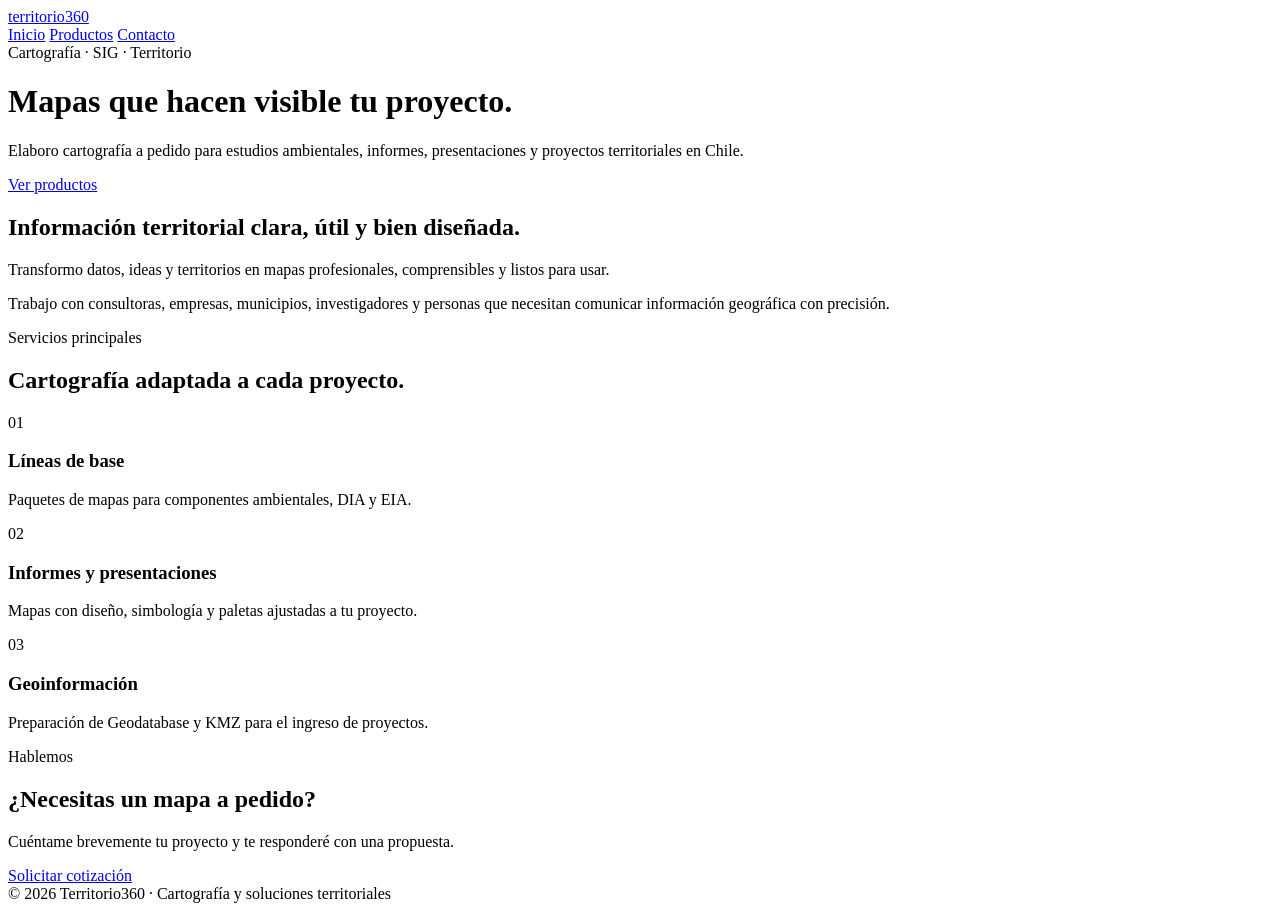
==== index.html @ 725dffb0 "Update index.html" ====
<!doctype html>
  <html lang="es">
  <head>
    <meta charset="utf-8">
    <meta name="viewport" content="width=device-width, initial-scale=1">
    <title>Territorio360 | Mapas a pedido y cartografía profesional</title>
    <meta name="description" content="Cartografía a pedido para estudios ambientales, informes, presentaciones y proyectos territoriales en Chile.">
    <link rel="stylesheet" href="style.css">
  </head>

  <body>
    <header class="hero">
      <div class="container">
        <nav>
          <a class="logo" href="index.html">territorio<span>360</span></a>
          <div class="nav-links">
            <a href="index.html">Inicio</a>
            <a href="productos.html">Productos</a>
            <a href="contacto.html">Contacto</a>
          </div>
        </nav>

        <div class="hero-content">
          <div class="eyebrow">Cartografía · SIG · Territorio</div>
          <h1>Mapas que hacen visible tu proyecto.</h1>
          <p>
            Elaboro cartografía a pedido para estudios ambientales, informes,
            presentaciones y proyectos territoriales en Chile.
          </p>
          <a class="button" href="productos.html">Ver productos</a>
        </div>
      </div>
    </header>

    <main>
      <section>
        <div class="container intro">
          <h2>Información territorial clara, útil y bien diseñada.</h2>
          <div>
            <p>
              Transformo datos, ideas y territorios en mapas profesionales,
              comprensibles y listos para usar.
            </p>
            <p>
              Trabajo con consultoras, empresas, municipios, investigadores y
              personas que necesitan comunicar información geográfica con precisión.
            </p>
          </div>
        </div>
      </section>

      <section>
        <div class="container">
          <div class="eyebrow">Servicios principales</div>
          <h2>Cartografía adaptada a cada proyecto.</h2>

          <div class="cards">
            <article class="card">
              <div class="number">01</div>
              <h3>Líneas de base</h3>
              <p>Paquetes de mapas para componentes ambientales, DIA y EIA.</p>
            </article>

            <article class="card">
              <div class="number">02</div>
              <h3>Informes y presentaciones</h3>
              <p>Mapas con diseño, simbología y paletas ajustadas a tu proyecto.</p>
            </article>

            <article class="card">
              <div class="number">03</div>
              <h3>Geoinformación</h3>
              <p>Preparación de Geodatabase y KMZ para el ingreso de proyectos.</p>
            </article>
          </div>
        </div>
      </section>

      <section class="contact-section">
        <div class="container">
          <div class="eyebrow">Hablemos</div>
          <h2>¿Necesitas un mapa a pedido?</h2>
          <p>Cuéntame brevemente tu proyecto y te responderé con una propuesta.</p>
          <a class="button" href="contacto.html">Solicitar cotización</a>
        </div>
      </section>
    </main>

    <footer>
      <div class="container">© 2026 Territorio360 · Cartografía y soluciones territoriales</div>
    </footer>
  </body>
  </html>
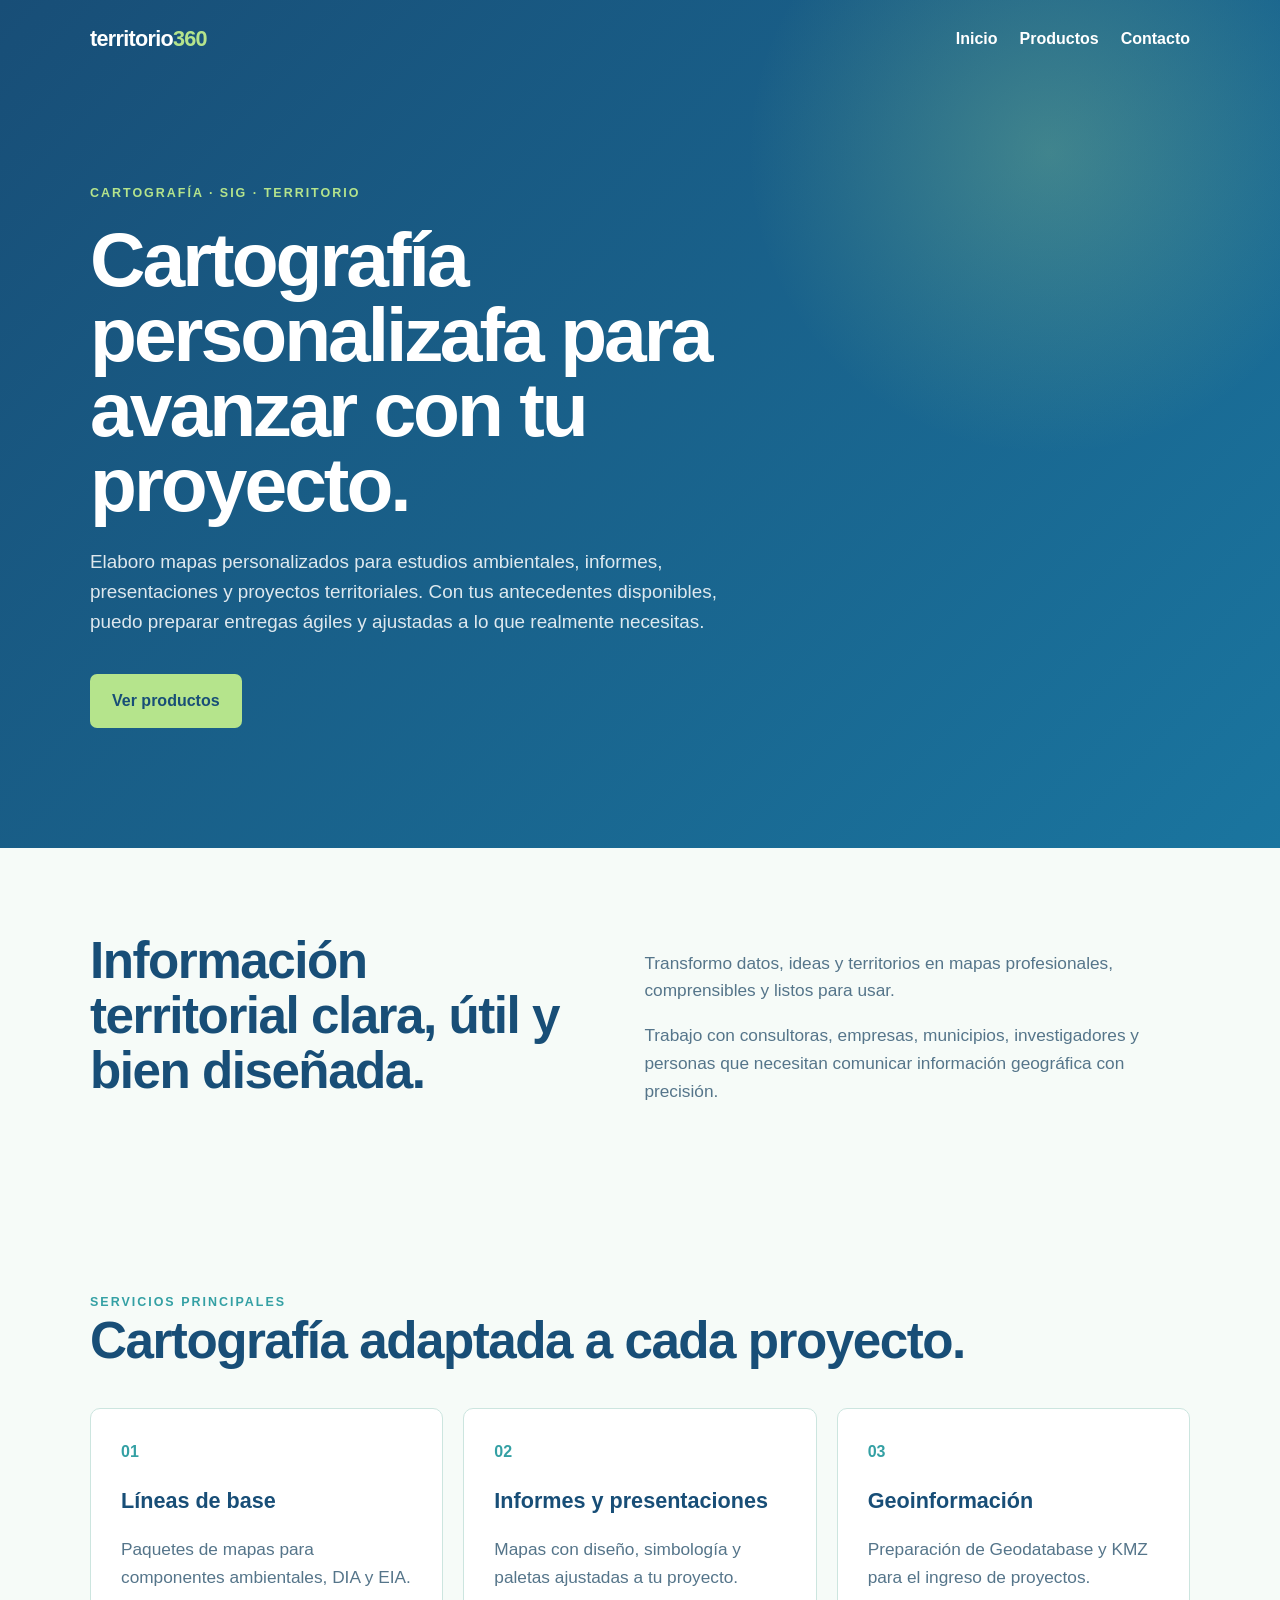
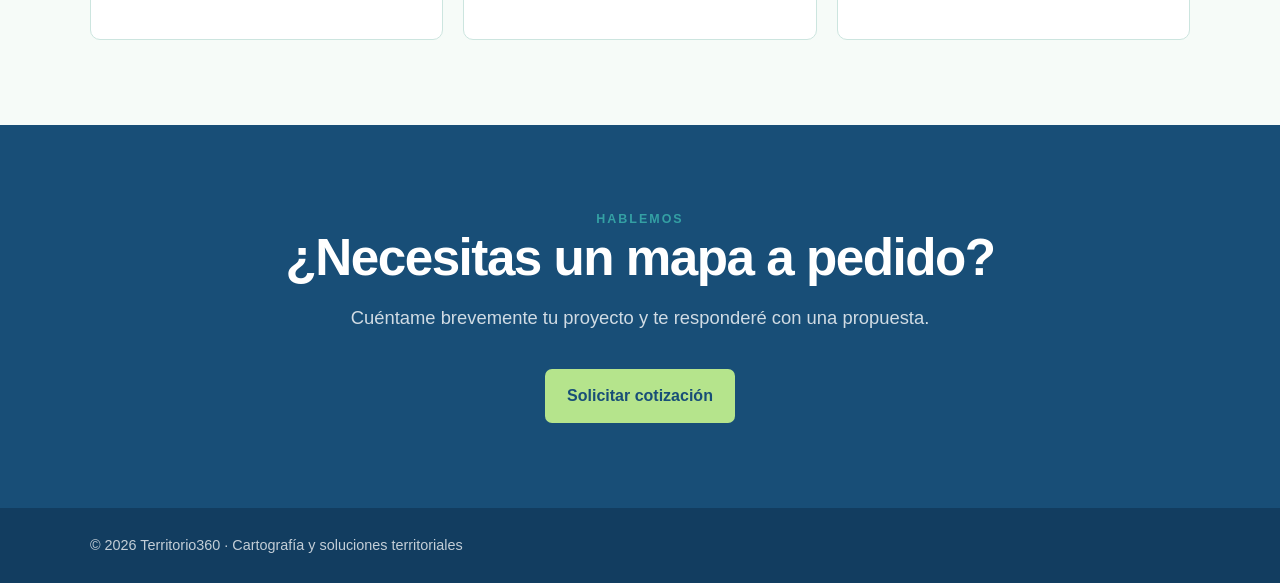
==== commit e4afb0e1: "Update index.html" ====
--- a/index.html
+++ b/index.html
@@ -22,10 +22,12 @@
 
         <div class="hero-content">
           <div class="eyebrow">Cartografía · SIG · Territorio</div>
-          <h1>Mapas que hacen visible tu proyecto.</h1>
+          <h1>Cartografía personalizafa para avanzar con tu proyecto.</h1>
           <p>
-            Elaboro cartografía a pedido para estudios ambientales, informes,
-            presentaciones y proyectos territoriales en Chile.
+            Elaboro mapas personalizados para estudios ambientales, informes, 
+            presentaciones y proyectos territoriales. 
+            Con tus antecedentes disponibles, puedo preparar entregas 
+            ágiles y ajustadas a lo que realmente necesitas.
           </p>
           <a class="button" href="productos.html">Ver productos</a>
         </div>
--- a/style.css
+++ b/style.css
@@ -0,0 +1,239 @@
+:root {
+    --blue-dark: #184e77;
+    --blue: #1a759f;
+    --teal: #34a0a4;
+    --green: #52b69a;
+    --green-soft: #76c893;
+    --lime: #b5e48c;
+    --paper: #f6fbf8;
+    --white: #ffffff;
+    --text-soft: #55758a;
+  }
+
+  * { box-sizing: border-box; }
+
+  html { scroll-behavior: smooth; }
+
+  body {
+    margin: 0;
+    font-family: Arial, Helvetica, sans-serif;
+    color: var(--blue-dark);
+    background: var(--paper);
+    line-height: 1.6;
+  }
+
+  .container {
+    width: min(1100px, 90%);
+    margin: auto;
+  }
+
+  nav {
+    display: flex;
+    justify-content: space-between;
+    align-items: center;
+    padding: 22px 0;
+  }
+
+  .logo {
+    color: white;
+    font-size: 1.35rem;
+    font-weight: 800;
+    letter-spacing: -.7px;
+    text-decoration: none;
+  }
+
+  .logo span { color: var(--lime); }
+
+  .nav-links {
+    display: flex;
+    gap: 22px;
+  }
+
+  .nav-links a {
+    color: white;
+    font-weight: 700;
+    text-decoration: none;
+  }
+
+  .hero,
+  .page-header {
+    color: white;
+    background:
+      radial-gradient(circle at 82% 18%, rgba(181, 228, 140, .25), transparent 24%),
+      linear-gradient(135deg, var(--blue-dark), var(--blue));
+  }
+
+  .hero { min-height: 590px; }
+
+  .hero-content {
+    max-width: 760px;
+    padding: 105px 0 120px;
+  }
+
+  .page-header-content {
+    max-width: 780px;
+    padding: 65px 0 80px;
+  }
+
+  .eyebrow {
+    color: var(--teal);
+    text-transform: uppercase;
+    letter-spacing: 2px;
+    font-size: .78rem;
+    font-weight: 800;
+  }
+
+  .hero .eyebrow,
+  .page-header .eyebrow {
+    color: var(--lime);
+  }
+
+  h1 {
+    font-size: clamp(2.8rem, 6vw, 5.5rem);
+    line-height: .98;
+    letter-spacing: -3px;
+    margin: 18px 0 24px;
+  }
+
+  h2 {
+    font-size: clamp(2rem, 4vw, 3.3rem);
+    line-height: 1.08;
+    letter-spacing: -1.5px;
+    margin: 0;
+  }
+
+  h3 {
+    font-size: 1.35rem;
+    margin: 20px 0 10px;
+  }
+
+  .hero p,
+  .page-header p {
+    max-width: 680px;
+    color: rgba(255, 255, 255, .86);
+    font-size: 1.18rem;
+  }
+
+  .button {
+    display: inline-block;
+    margin-top: 18px;
+    padding: 14px 22px;
+    border-radius: 7px;
+    background: var(--lime);
+    color: var(--blue-dark);
+    font-weight: 800;
+    text-decoration: none;
+  }
+
+  section { padding: 85px 0; }
+
+  .intro {
+    display: grid;
+    grid-template-columns: 1fr 1.15fr;
+    gap: 80px;
+    align-items: start;
+  }
+
+  .intro p,
+  .card p,
+  .product p,
+  .contact-card p {
+    color: var(--text-soft);
+    font-size: 1.08rem;
+  }
+
+  .cards,
+  .products-grid {
+    display: grid;
+    grid-template-columns: repeat(3, 1fr);
+    gap: 20px;
+    margin-top: 40px;
+  }
+
+  .card,
+  .product,
+  .contact-card {
+    padding: 30px;
+    border: 1px solid #cce5df;
+    border-radius: 10px;
+    background: var(--white);
+  }
+
+  .number,
+  .price {
+    color: var(--teal);
+    font-weight: 800;
+  }
+
+  .products-grid {
+    grid-template-columns: repeat(2, 1fr);
+  }
+
+  .product {
+    min-height: 300px;
+  }
+
+  .product .price {
+    display: inline-block;
+    margin-top: 12px;
+    font-size: 1.05rem;
+  }
+
+  .contact-section {
+    color: white;
+    background: var(--blue-dark);
+    text-align: center;
+  }
+
+  .contact-section p {
+    color: rgba(255, 255, 255, .80);
+    font-size: 1.15rem;
+  }
+
+  .contact-page {
+    max-width: 760px;
+    margin: auto;
+  }
+
+  .contact-card {
+    margin-top: 35px;
+    text-align: left;
+  }
+
+  .contact-card a {
+    color: var(--blue);
+    font-weight: 800;
+  }
+
+  .note {
+    margin-top: 26px;
+    color: var(--text-soft);
+    font-size: .95rem;
+  }
+
+  footer {
+    padding: 26px 0;
+    color: rgba(255, 255, 255, .75);
+    background: #123d60;
+    font-size: .9rem;
+  }
+
+  @media (max-width: 720px) {
+    nav { align-items: flex-start; }
+
+    .nav-links {
+      gap: 12px;
+      font-size: .9rem;
+    }
+
+    .hero-content { padding: 75px 0 95px; }
+
+    .intro,
+    .cards,
+    .products-grid {
+      grid-template-columns: 1fr;
+      gap: 18px;
+    }
+
+    section { padding: 60px 0; }
+  }
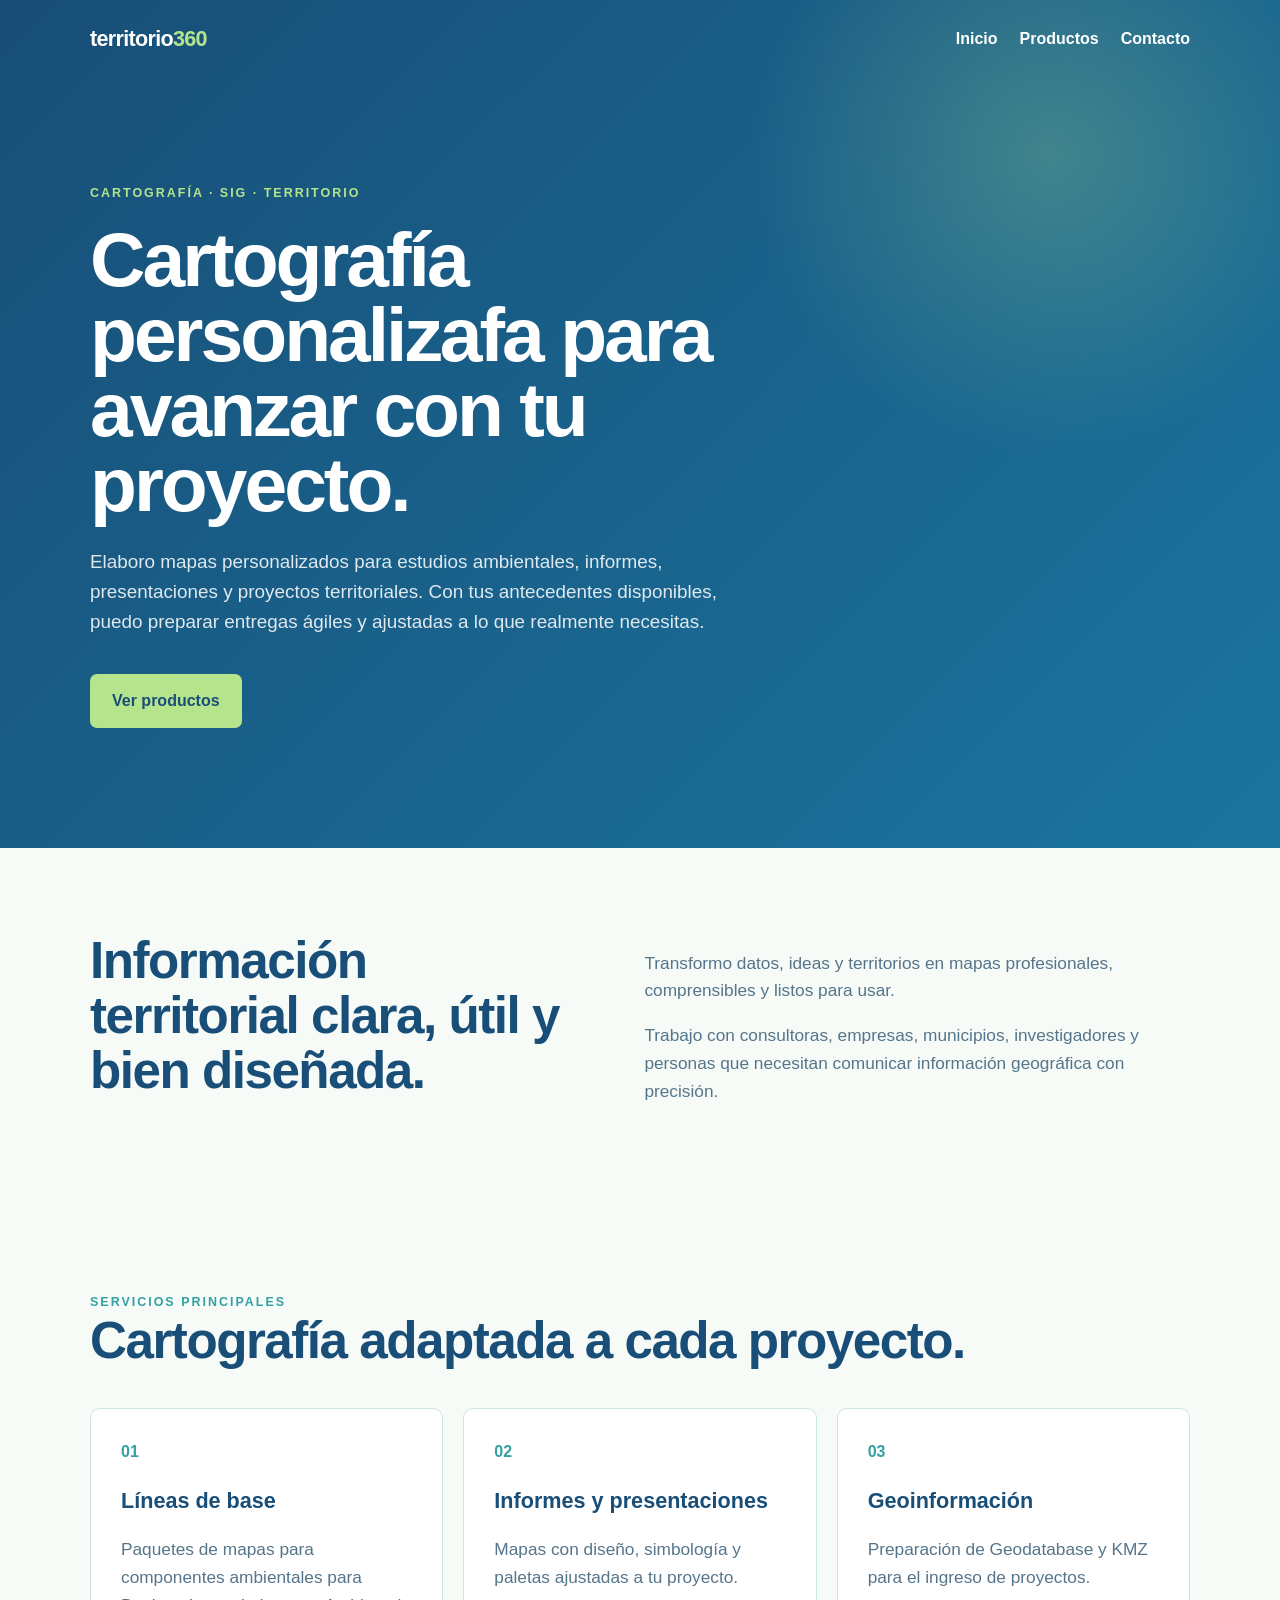
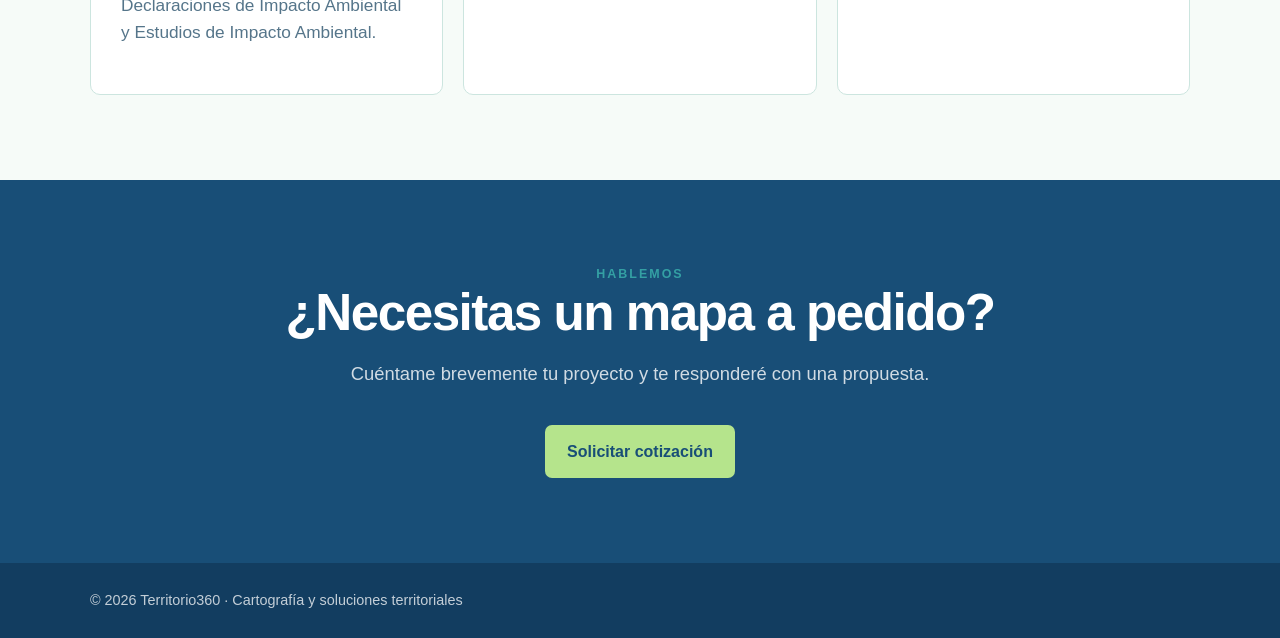
==== commit b67c203e: "Update index.html" ====
--- a/index.html
+++ b/index.html
@@ -60,7 +60,8 @@
             <article class="card">
               <div class="number">01</div>
               <h3>Líneas de base</h3>
-              <p>Paquetes de mapas para componentes ambientales, DIA y EIA.</p>
+              <p>Paquetes de mapas para componentes ambientales para Declaraciones de Impacto
+                Ambiental y Estudios de Impacto Ambiental.</p>
             </article>
 
             <article class="card">
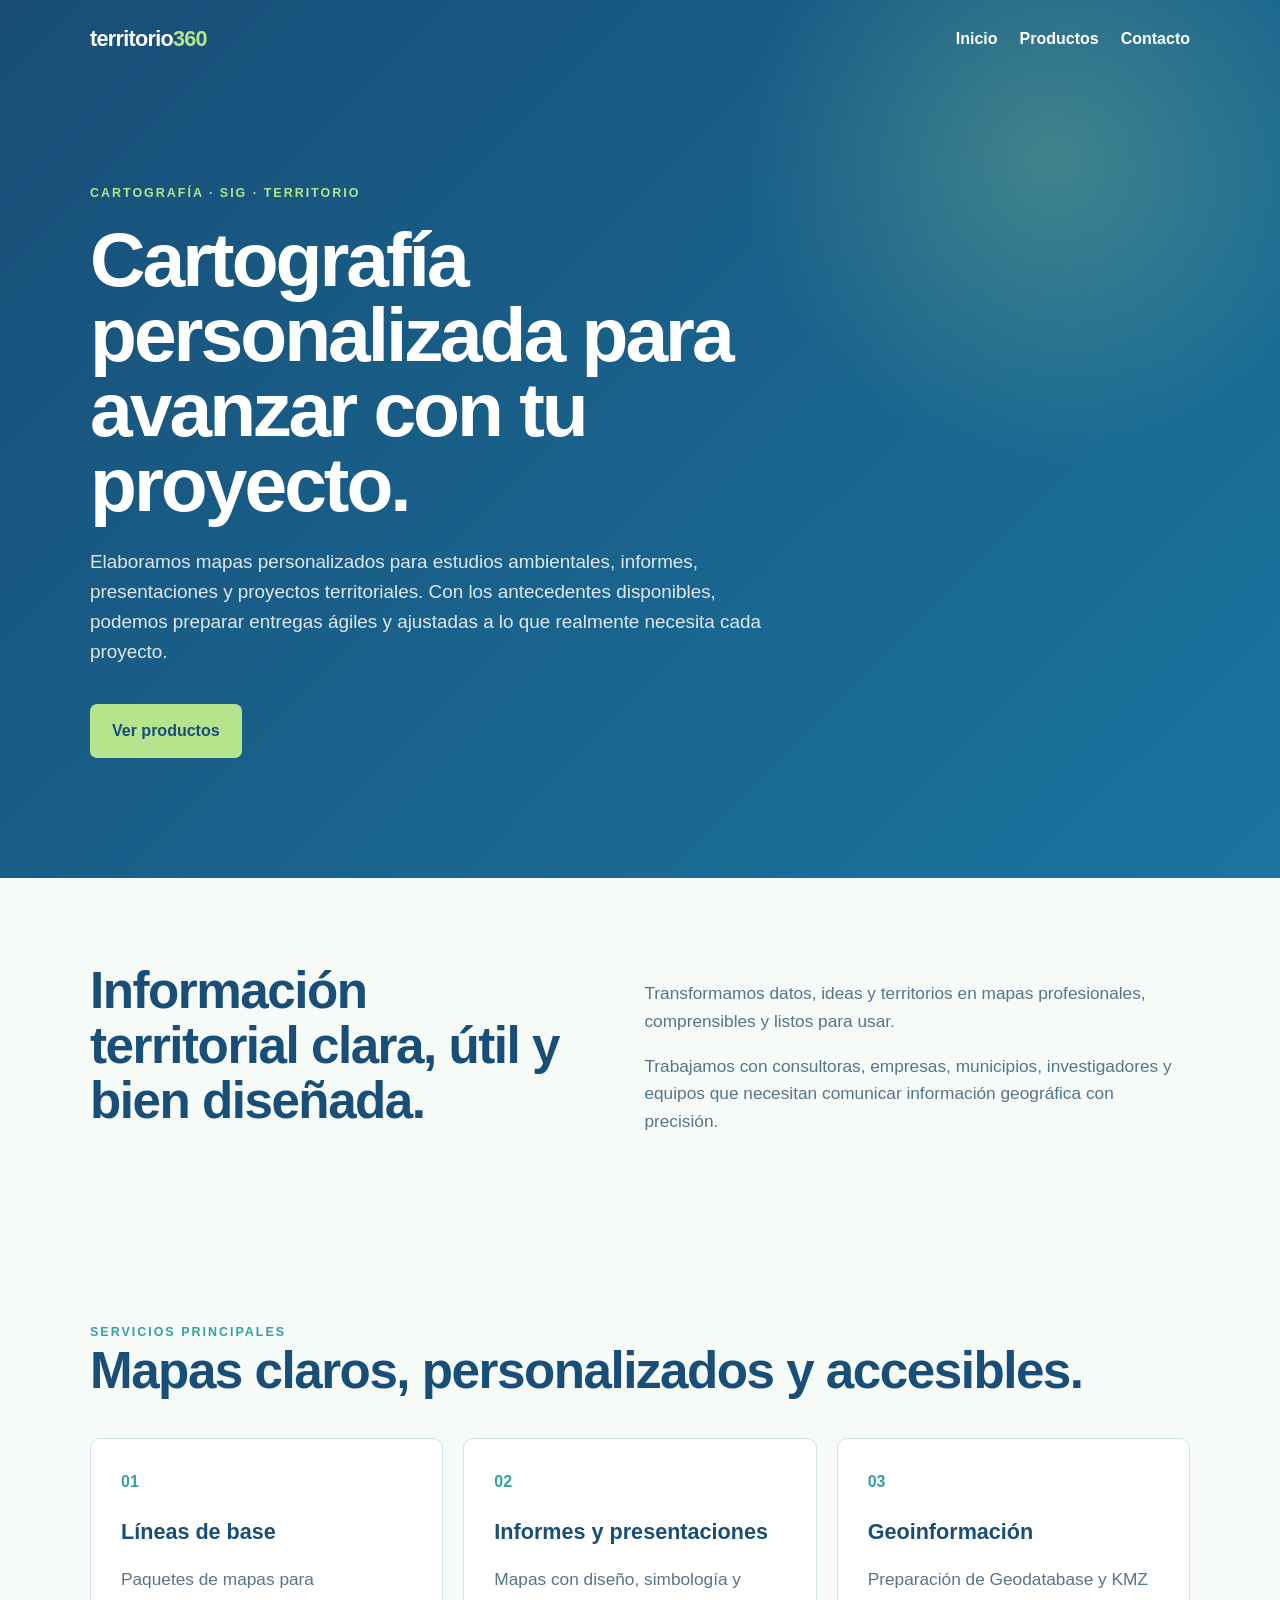
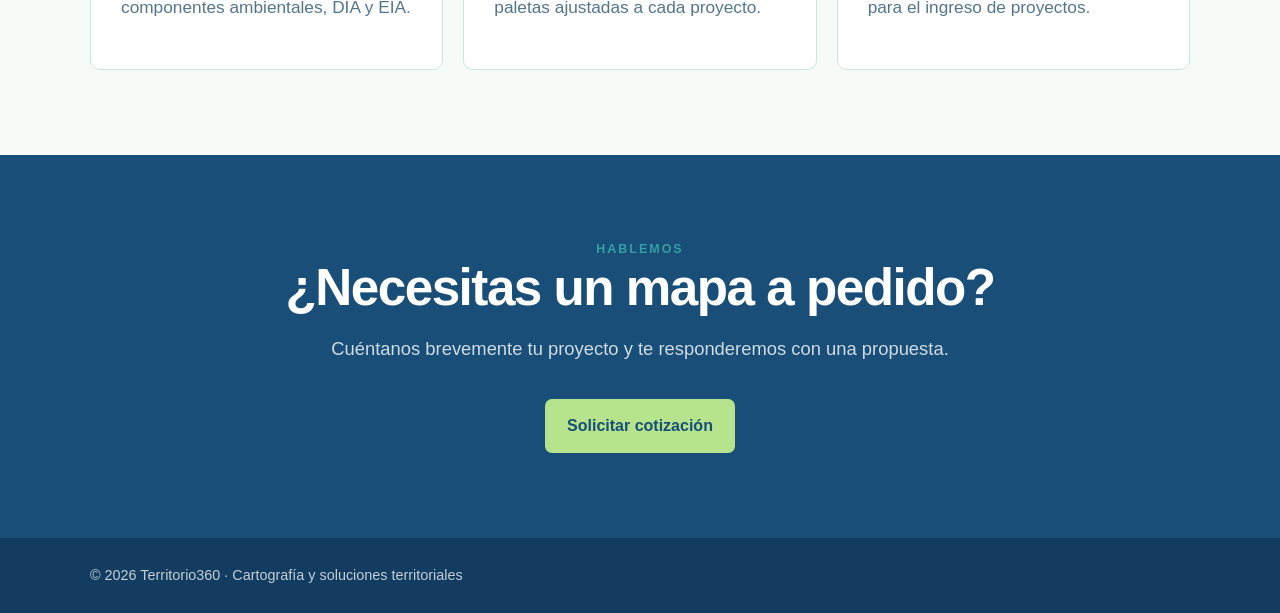
==== commit 35562bc0: "Update index.html" ====
--- a/index.html
+++ b/index.html
@@ -22,12 +22,12 @@
 
         <div class="hero-content">
           <div class="eyebrow">Cartografía · SIG · Territorio</div>
-          <h1>Cartografía personalizafa para avanzar con tu proyecto.</h1>
+          <h1>Cartografía personalizada para avanzar con tu proyecto.</h1>
           <p>
-            Elaboro mapas personalizados para estudios ambientales, informes, 
-            presentaciones y proyectos territoriales. 
-            Con tus antecedentes disponibles, puedo preparar entregas 
-            ágiles y ajustadas a lo que realmente necesitas.
+            Elaboramos mapas personalizados para estudios ambientales, informes,
+            presentaciones y proyectos territoriales. Con los antecedentes
+            disponibles, podemos preparar entregas ágiles y ajustadas a lo que
+            realmente necesita cada proyecto.
           </p>
           <a class="button" href="productos.html">Ver productos</a>
         </div>
@@ -40,12 +40,12 @@
           <h2>Información territorial clara, útil y bien diseñada.</h2>
           <div>
             <p>
-              Transformo datos, ideas y territorios en mapas profesionales,
+              Transformamos datos, ideas y territorios en mapas profesionales,
               comprensibles y listos para usar.
             </p>
             <p>
-              Trabajo con consultoras, empresas, municipios, investigadores y
-              personas que necesitan comunicar información geográfica con precisión.
+              Trabajamos con consultoras, empresas, municipios, investigadores y
+              equipos que necesitan comunicar información geográfica con precisión.
             </p>
           </div>
         </div>
@@ -54,20 +54,19 @@
       <section>
         <div class="container">
           <div class="eyebrow">Servicios principales</div>
-          <h2>Cartografía adaptada a cada proyecto.</h2>
+          <h2>Mapas claros, personalizados y accesibles.</h2>
 
           <div class="cards">
             <article class="card">
               <div class="number">01</div>
               <h3>Líneas de base</h3>
-              <p>Paquetes de mapas para componentes ambientales para Declaraciones de Impacto
-                Ambiental y Estudios de Impacto Ambiental.</p>
+              <p>Paquetes de mapas para componentes ambientales, DIA y EIA.</p>
             </article>
 
             <article class="card">
               <div class="number">02</div>
               <h3>Informes y presentaciones</h3>
-              <p>Mapas con diseño, simbología y paletas ajustadas a tu proyecto.</p>
+              <p>Mapas con diseño, simbología y paletas ajustadas a cada proyecto.</p>
             </article>
 
             <article class="card">
@@ -83,7 +82,7 @@
         <div class="container">
           <div class="eyebrow">Hablemos</div>
           <h2>¿Necesitas un mapa a pedido?</h2>
-          <p>Cuéntame brevemente tu proyecto y te responderé con una propuesta.</p>
+          <p>Cuéntanos brevemente tu proyecto y te responderemos con una propuesta.</p>
           <a class="button" href="contacto.html">Solicitar cotización</a>
         </div>
       </section>
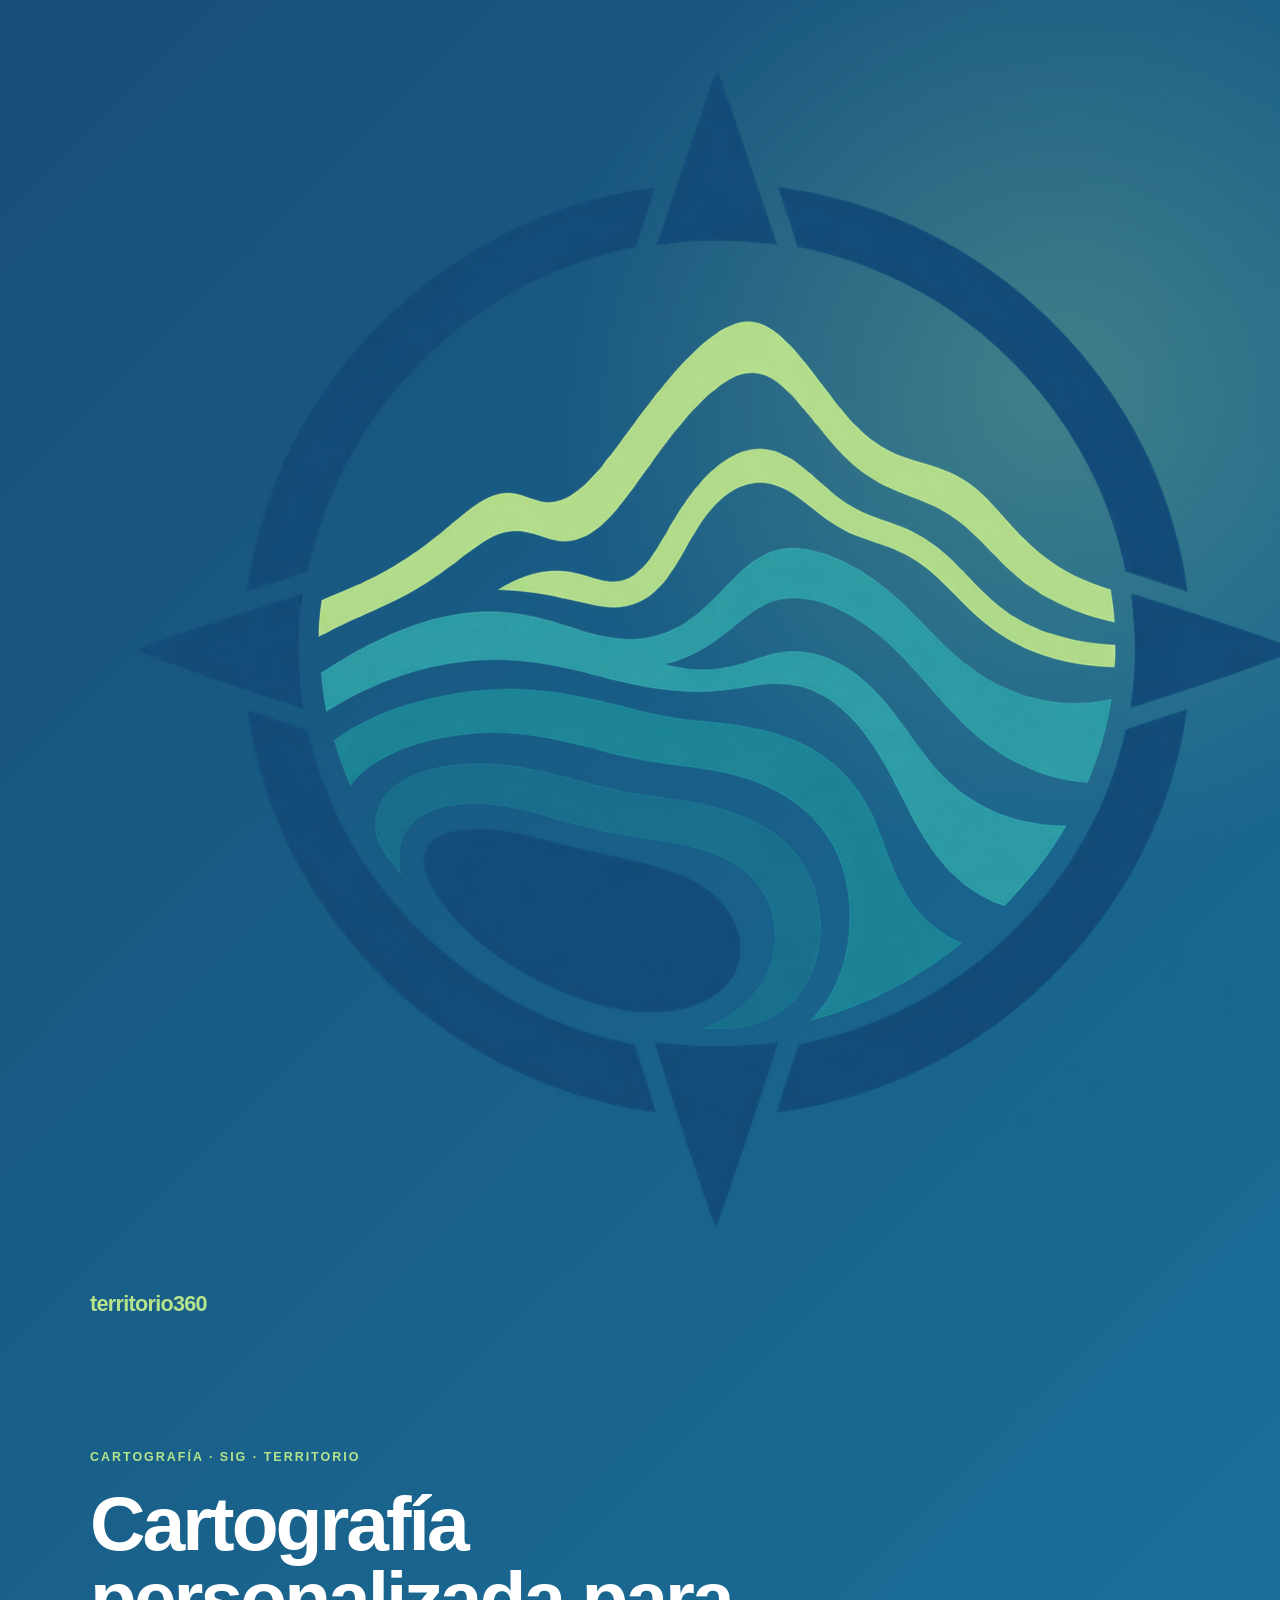
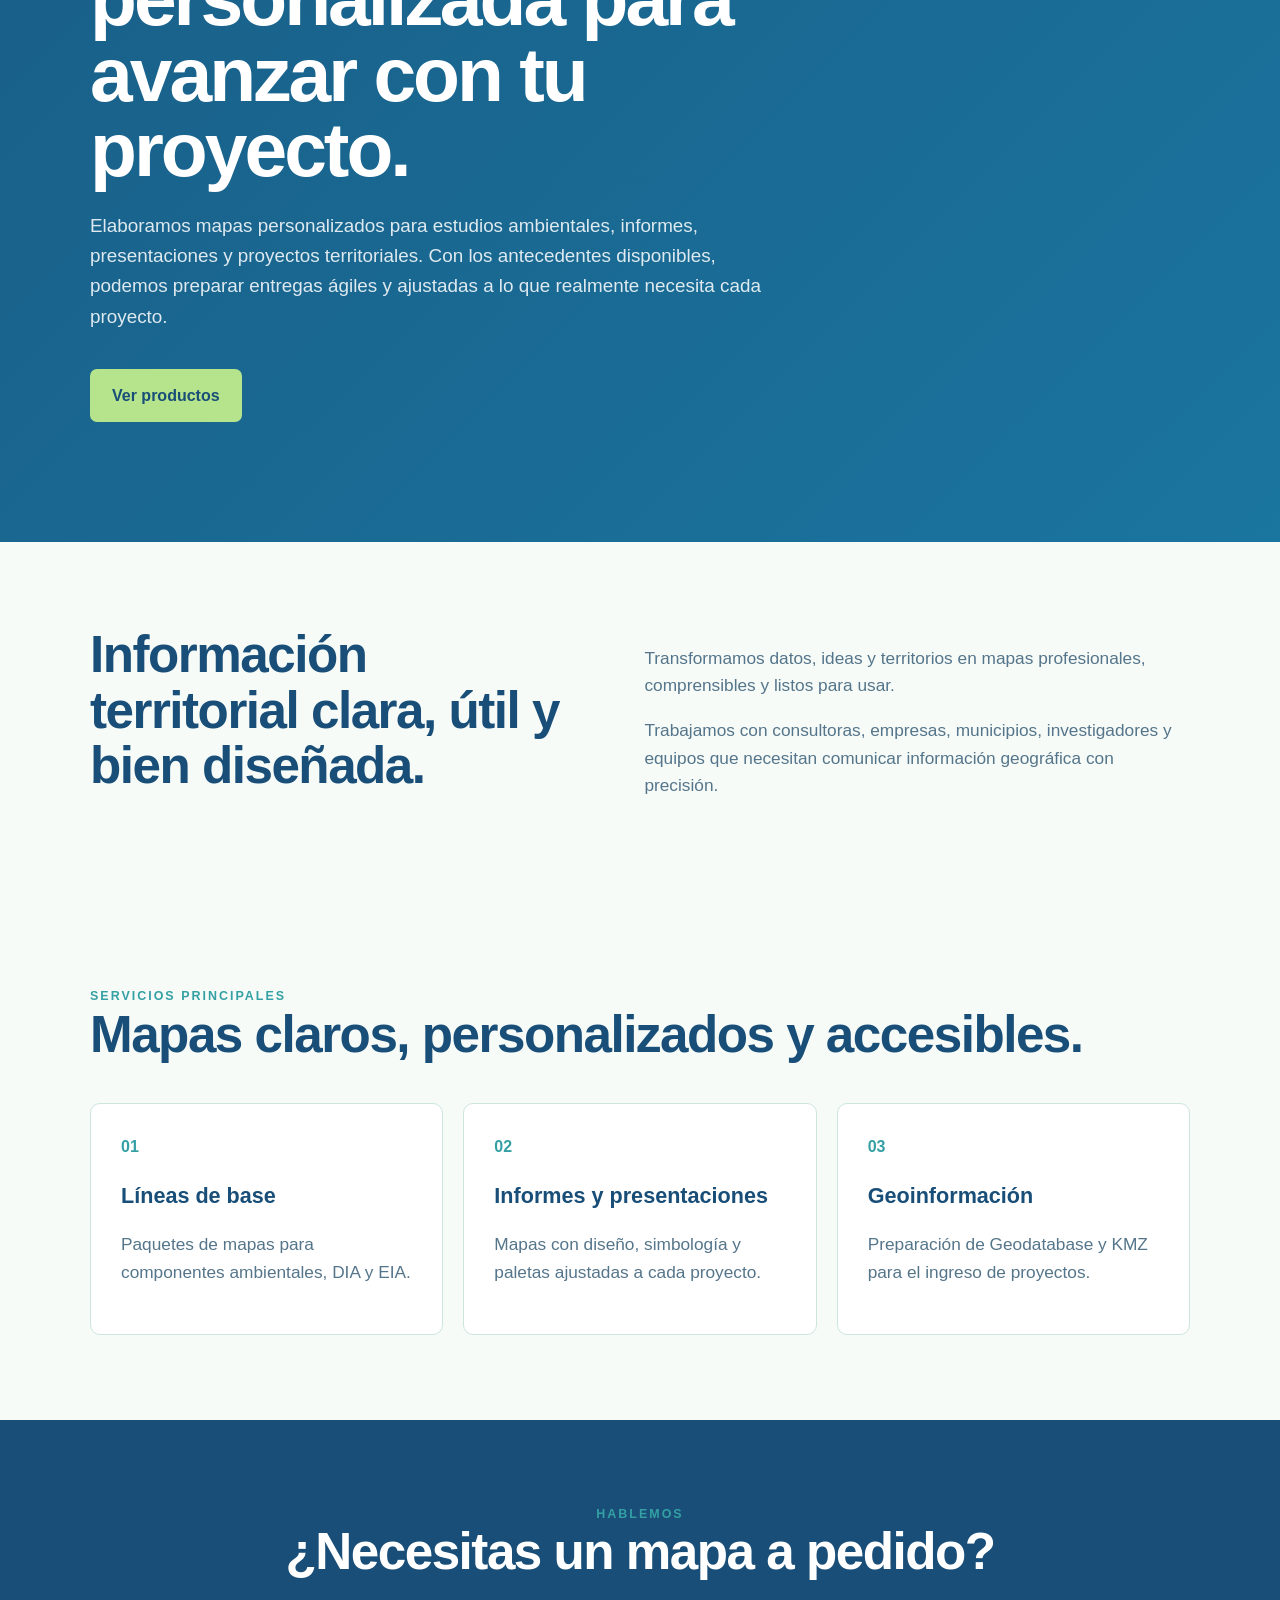
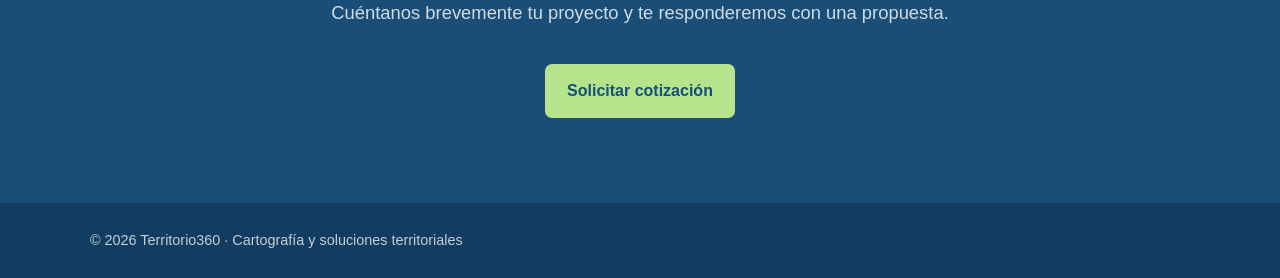
==== commit 7e87d1d8: "Update index.html" ====
--- a/index.html
+++ b/index.html
@@ -12,7 +12,10 @@
     <header class="hero">
       <div class="container">
         <nav>
-          <a class="logo" href="index.html">territorio<span>360</span></a>
+        <a class="logo" href="index.html" aria-label="Territorio360, inicio">
+          <img class="logo-mark" src="assets/territorio360-logo-mark.png" alt="">
+          <span class="logo-name">territorio<span>360</span></span>
+        </a>
           <div class="nav-links">
             <a href="index.html">Inicio</a>
             <a href="productos.html">Productos</a>
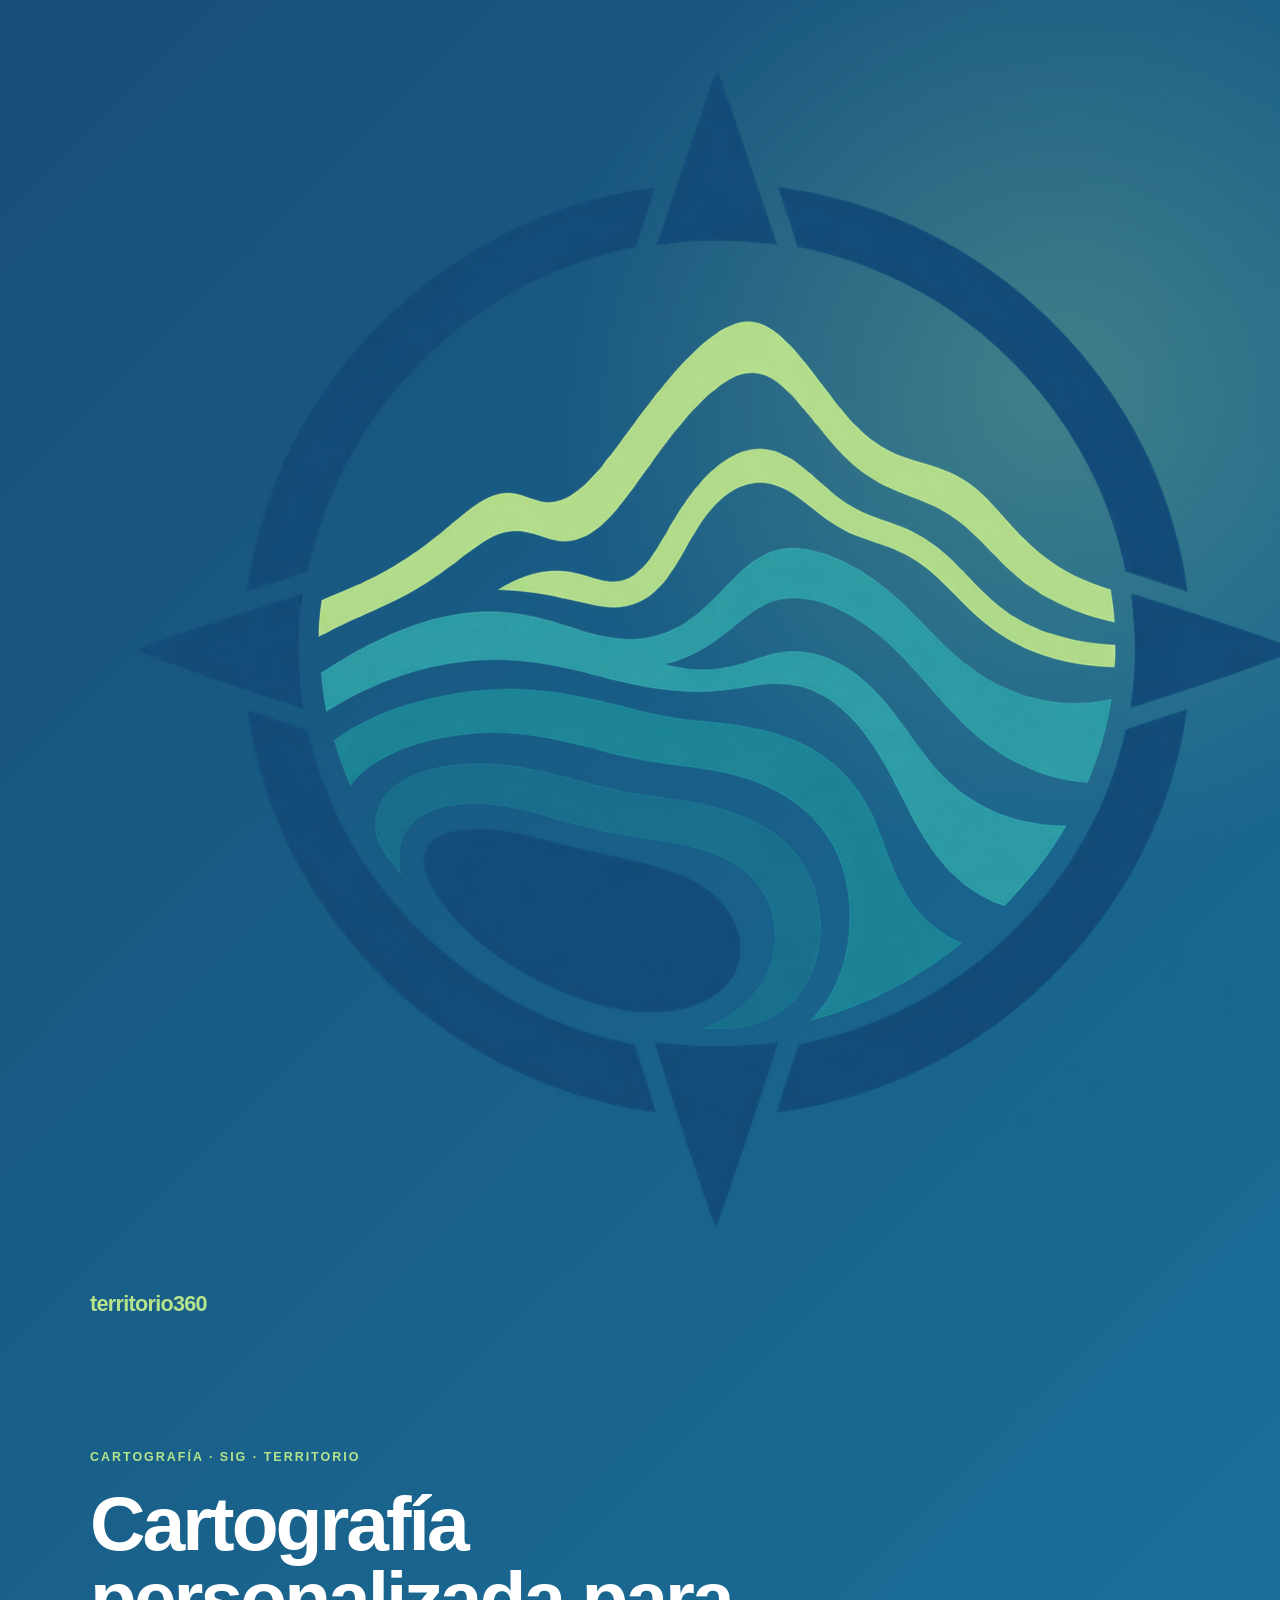
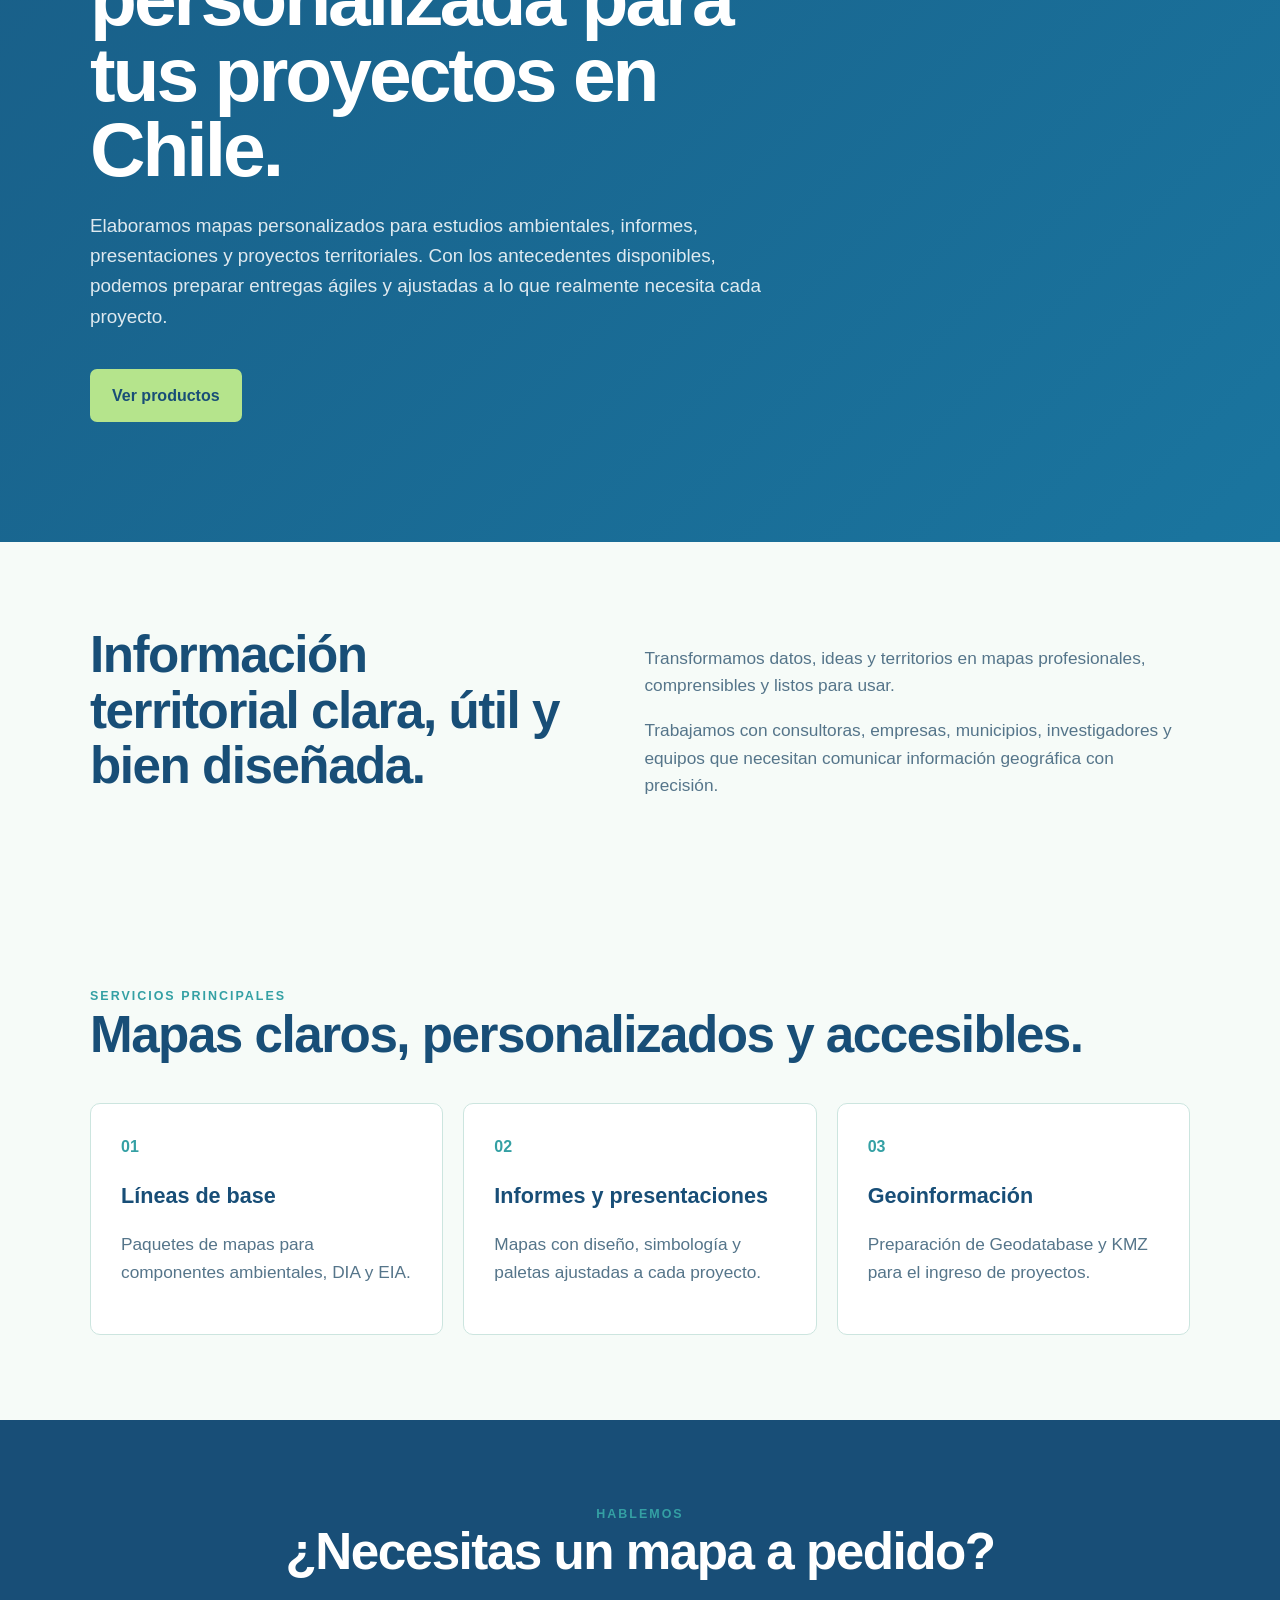
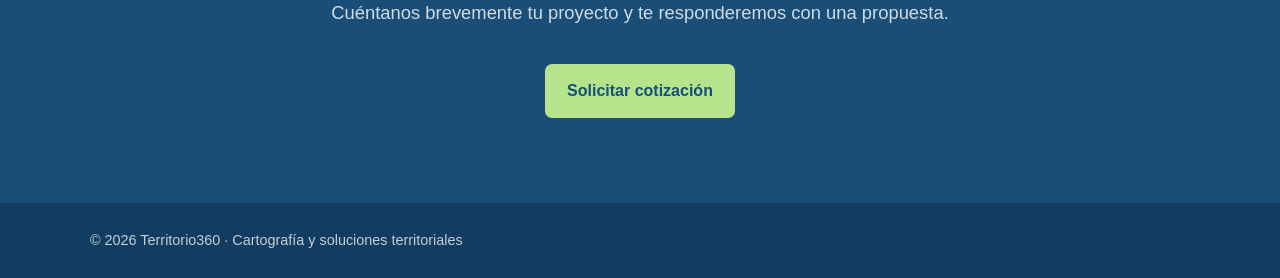
==== commit bb36096e: "Update index.html" ====
--- a/index.html
+++ b/index.html
@@ -25,7 +25,7 @@
 
         <div class="hero-content">
           <div class="eyebrow">Cartografía · SIG · Territorio</div>
-          <h1>Cartografía personalizada para avanzar con tu proyecto.</h1>
+          <h1>Cartografía personalizada para tus proyectos en Chile.</h1>
           <p>
             Elaboramos mapas personalizados para estudios ambientales, informes,
             presentaciones y proyectos territoriales. Con los antecedentes
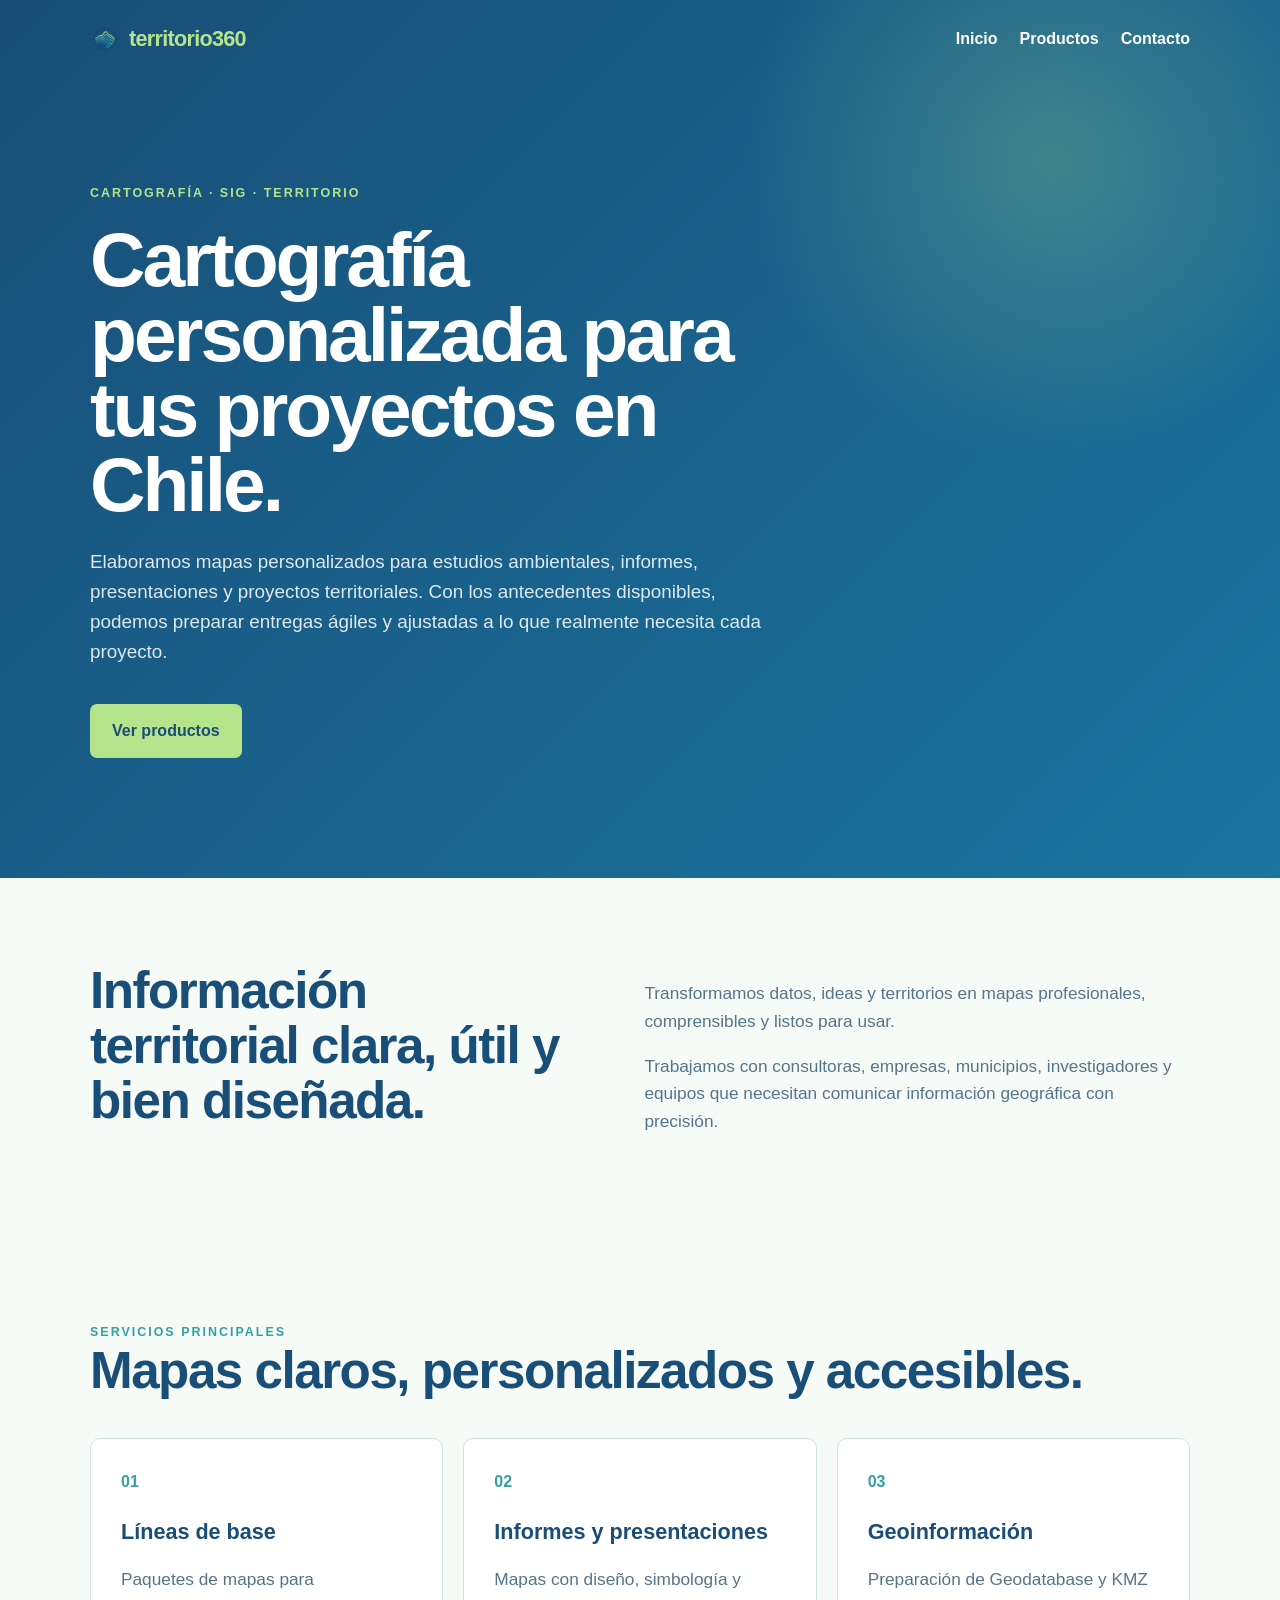
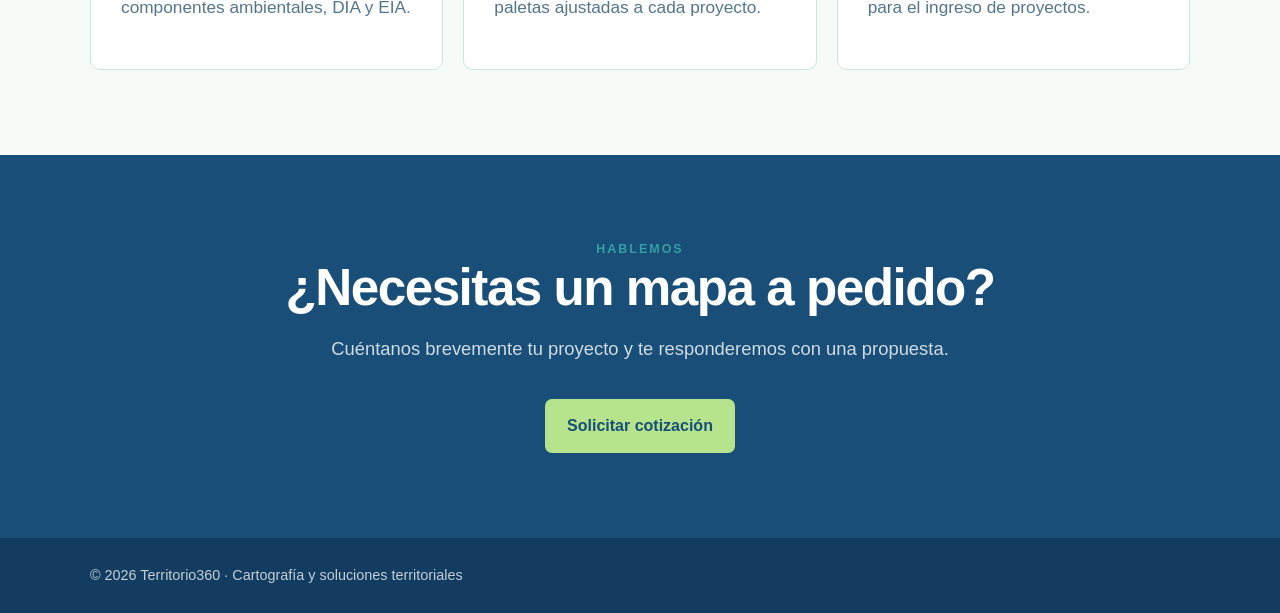
==== commit 29ba9ec3: "Update index.html" ====
--- a/index.html
+++ b/index.html
@@ -5,7 +5,7 @@
     <meta name="viewport" content="width=device-width, initial-scale=1">
     <title>Territorio360 | Mapas a pedido y cartografía profesional</title>
     <meta name="description" content="Cartografía a pedido para estudios ambientales, informes, presentaciones y proyectos territoriales en Chile.">
-    <link rel="stylesheet" href="style.css">
+     <link rel="stylesheet" href="style.css?v=2">
   </head>
 
   <body>
--- a/style.css
+++ b/style.css
@@ -237,3 +237,20 @@
 
     section { padding: 60px 0; }
   }
+  .logo {
+    display: inline-flex;
+    align-items: center;
+    gap: 9px;
+  }
+
+  .logo-mark {
+    width: 30px;
+    height: 30px;
+    object-fit: contain;
+    flex: 0 0 30px;
+  }
+
+  .logo-name {
+    color: white;
+  }
+
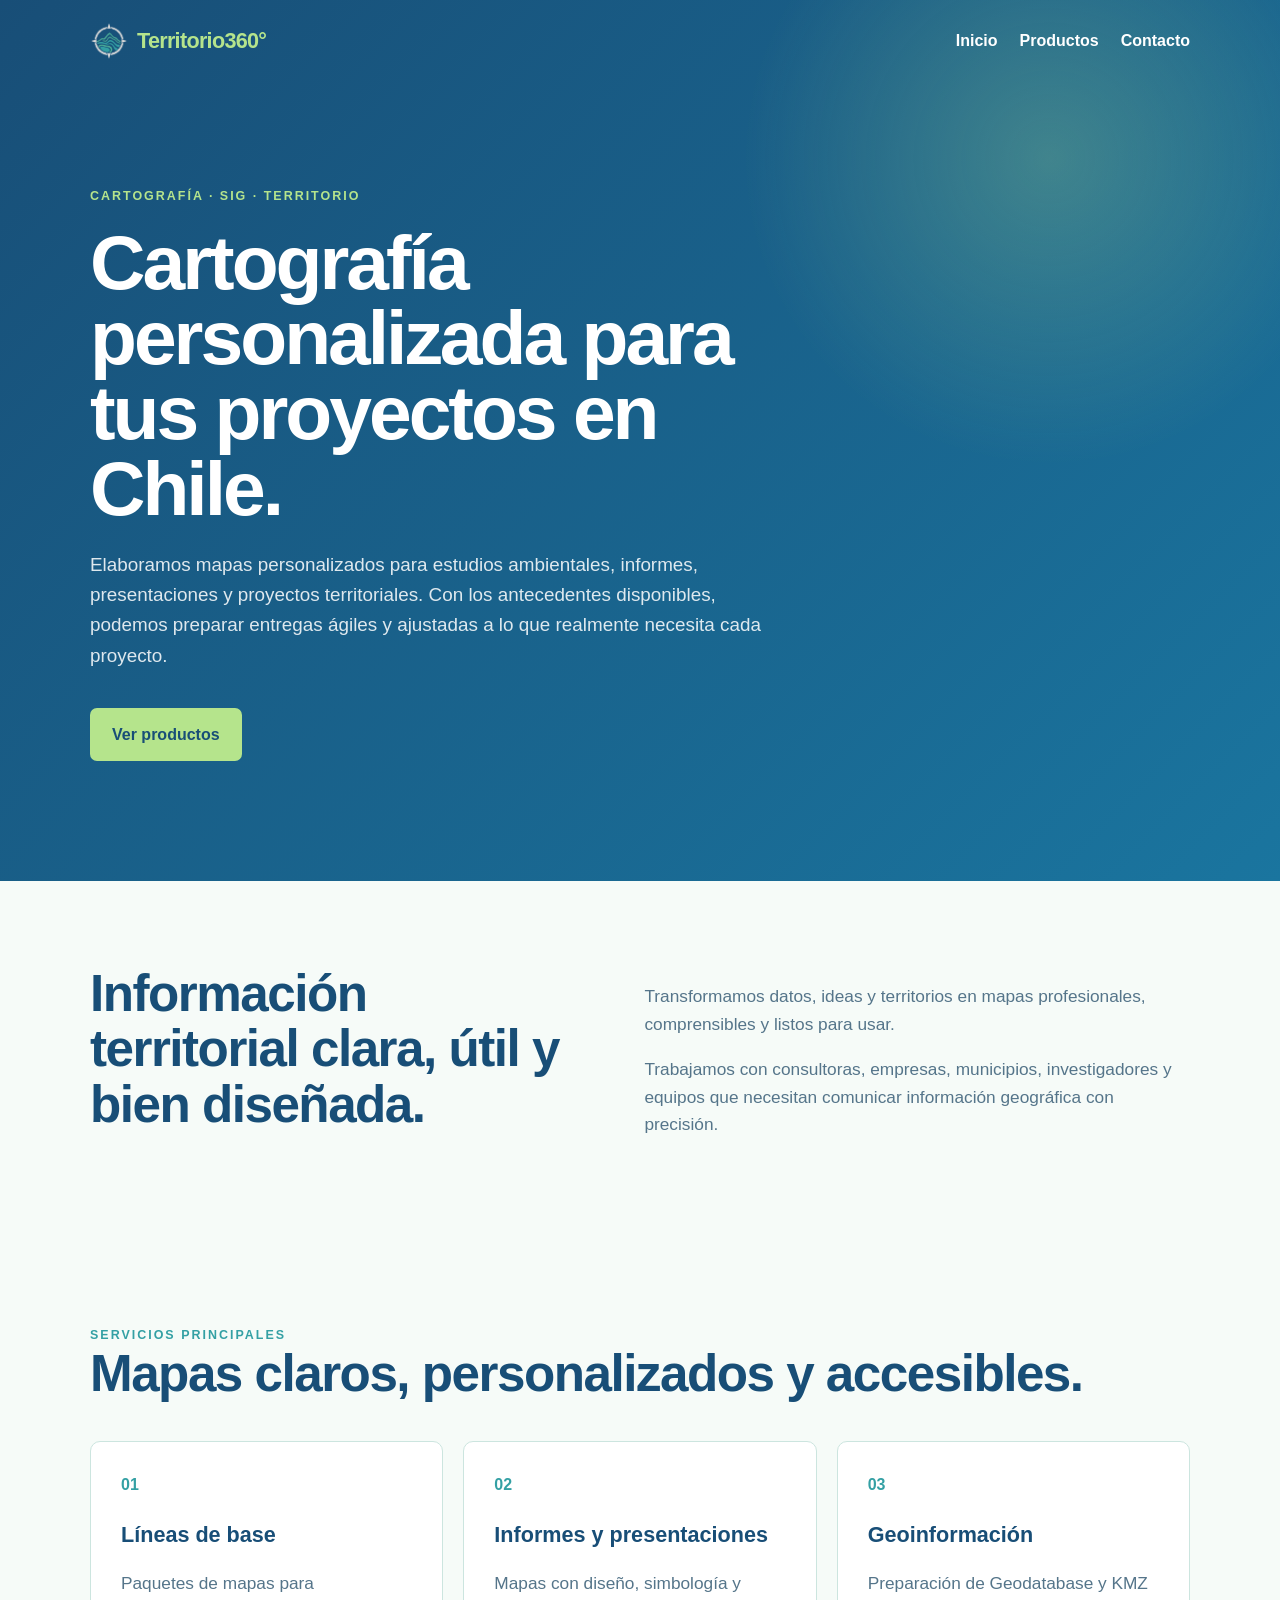
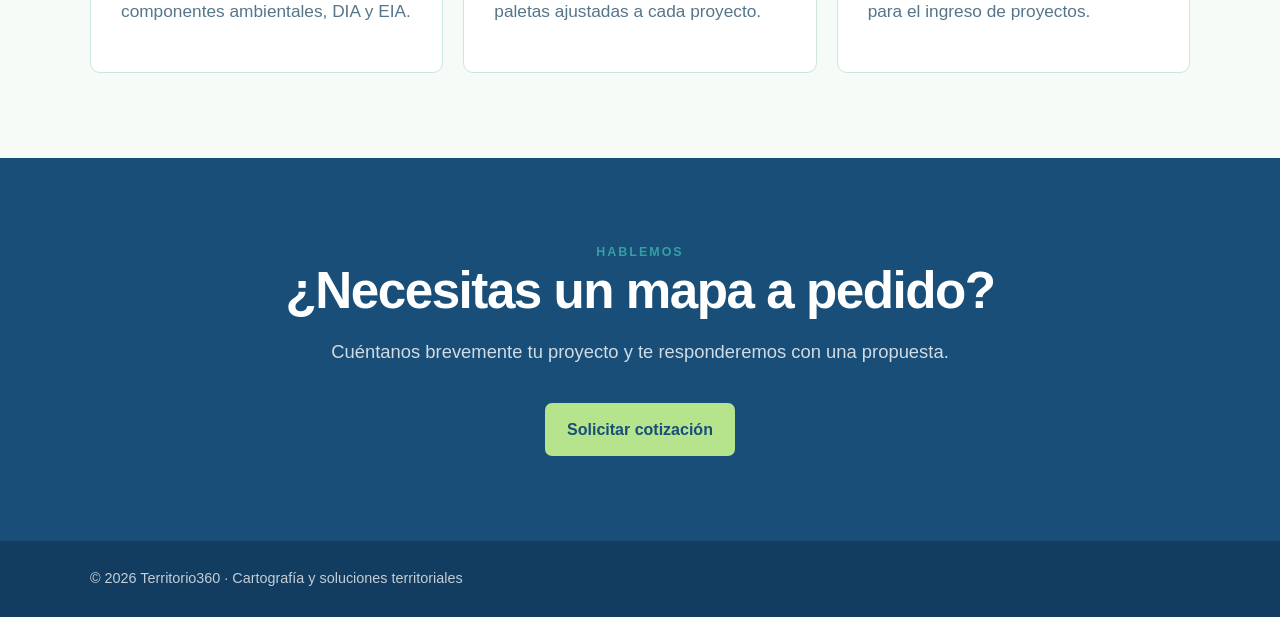
==== commit e323c85b: "Update index.html" ====
--- a/index.html
+++ b/index.html
@@ -12,10 +12,10 @@
     <header class="hero">
       <div class="container">
         <nav>
-        <a class="logo" href="index.html" aria-label="Territorio360, inicio">
-          <img class="logo-mark" src="assets/territorio360-logo-mark.png" alt="">
-          <span class="logo-name">territorio<span>360</span></span>
-        </a>
+        <a class="logo" href="index.html" aria-label="Territorio360°, inicio">
+    <img class="logo-mark" src="assets/territorio360-logo-mark.png" alt="">
+    <span class="logo-name">Territorio<span>360°</span></span>
+  </a>
           <div class="nav-links">
             <a href="index.html">Inicio</a>
             <a href="productos.html">Productos</a>
--- a/style.css
+++ b/style.css
@@ -243,11 +243,11 @@
     gap: 9px;
   }
 
-  .logo-mark {
-    width: 30px;
-    height: 30px;
+.logo-mark {
+    width: 38px;
+    height: 38px;
     object-fit: contain;
-    flex: 0 0 30px;
+    flex: 0 0 38px;
   }
 
   .logo-name {
